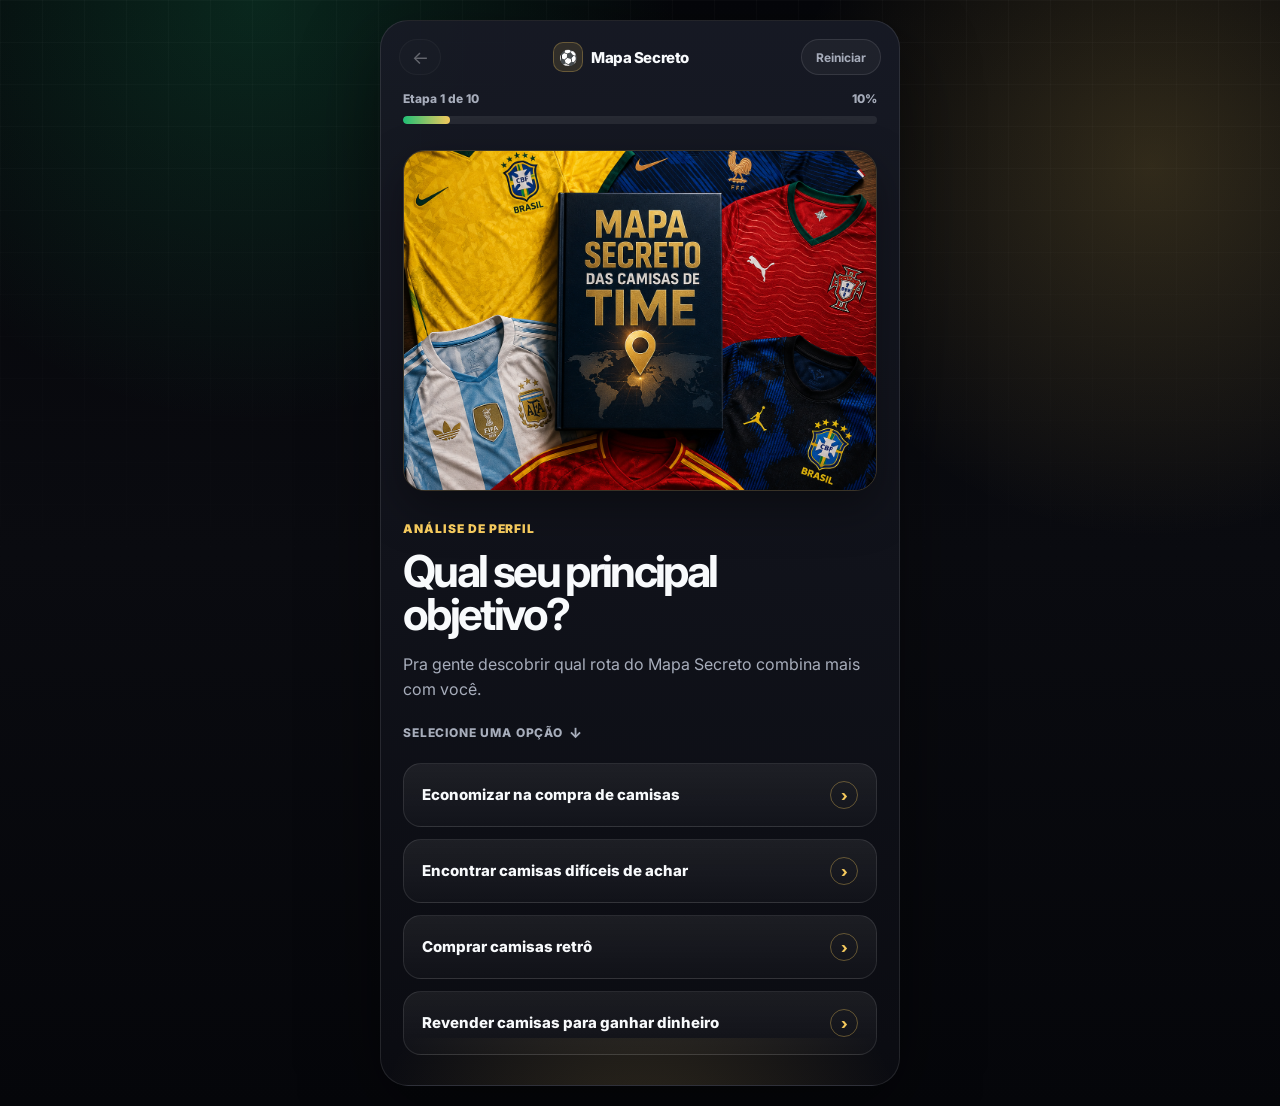
==== index.html @ f633ef7a "feat: quiz funnel Mapa Secreto das Camisas de Time Quiz de 9 etapas com pausas técnicas, múltipla es" ====
<!doctype html>
<html lang="pt-BR">
<head>
  <meta charset="UTF-8" />
  <meta name="viewport" content="width=device-width, initial-scale=1.0" />
  <title>Mapa Secreto das Camisas de Time™</title>
  <meta name="description" content="Faça a análise e descubra qual rota de fornecedores combina com seu perfil." />

  <!-- UTMify UTMs -->
  <script
    src="https://cdn.utmify.com.br/scripts/utms/latest.js"
    data-utmify-prevent-xcod-sck
    data-utmify-prevent-subids
    async
    defer
  ></script>

  <!-- Pixel UTMify + Meta -->
  <script>
    window.pixelId = "6a1f8ea0c9e2eee869020d70";
    var a = document.createElement("script");
    a.setAttribute("async", "");
    a.setAttribute("defer", "");
    a.setAttribute("src", "https://cdn.utmify.com.br/scripts/pixel/pixel.js");
    document.head.appendChild(a);
  </script>

  <!-- Google Analytics futuro
  <script async src="https://www.googletagmanager.com/gtag/js?id=G-XXXXXXXXXX"></script>
  <script>
    window.dataLayer = window.dataLayer || [];
    function gtag(){dataLayer.push(arguments);}
    gtag('js', new Date());
    gtag('config', 'G-XXXXXXXXXX');
  </script>
  -->

  <link rel="preconnect" href="https://fonts.googleapis.com">
  <link rel="preconnect" href="https://fonts.gstatic.com" crossorigin>
  <link href="https://fonts.googleapis.com/css2?family=Inter:wght@400;500;600;700;800;900&display=swap" rel="stylesheet">
  <link rel="stylesheet" href="./style.css" />
</head>
<body>
  <main class="app-shell">
    <section class="quiz-card" aria-live="polite">
      <header class="topbar">
        <button class="back-btn" id="backBtn" aria-label="Voltar etapa">
          <span>←</span>
        </button>
        <div class="brand">
          <span class="brand-mark">⚽</span>
          <span>Mapa Secreto</span>
        </div>
        <button class="reset-btn" id="resetBtn" type="button">Reiniciar</button>
      </header>

      <div class="progress-wrap">
        <div class="progress-info">
          <span id="progressText">Etapa 1 de 9</span>
          <span id="progressPercent">11%</span>
        </div>
        <div class="progress-bar"><div id="progressFill"></div></div>
      </div>

      <div class="screen active" id="screen"></div>
    </section>
  </main>

  <script src="./script.js"></script>
</body>
</html>
---- style.css ----
:root {
  --bg: #0a0b10;
  --card: #11131c;
  --card-2: #171a25;
  --text: #f8fafc;
  --muted: #a7adbb;
  --gold: #f4c95d;
  --gold-2: #d99b25;
  --green: #1fbf75;
  --red: #d12d35;
  --line: rgba(255,255,255,.10);
  --shadow: 0 24px 80px rgba(0,0,0,.45);
}

* { box-sizing: border-box; }
html, body { min-height: 100%; }
body {
  margin: 0;
  font-family: Inter, system-ui, -apple-system, BlinkMacSystemFont, "Segoe UI", sans-serif;
  color: var(--text);
  background:
    radial-gradient(circle at 20% 0%, rgba(31,191,117,.18), transparent 28%),
    radial-gradient(circle at 90% 15%, rgba(244,201,93,.18), transparent 25%),
    linear-gradient(180deg, #05060a 0%, #0a0b10 50%, #05060a 100%);
}

body::before {
  content: "";
  position: fixed;
  inset: 0;
  background-image: linear-gradient(rgba(255,255,255,.025) 1px, transparent 1px), linear-gradient(90deg, rgba(255,255,255,.025) 1px, transparent 1px);
  background-size: 42px 42px;
  mask-image: linear-gradient(to bottom, black, transparent 78%);
  pointer-events: none;
}

.app-shell {
  min-height: 100vh;
  display: grid;
  place-items: center;
  padding: 20px;
}

.quiz-card {
  width: min(100%, 520px);
  min-height: 720px;
  background: linear-gradient(180deg, rgba(23,26,37,.96), rgba(11,12,18,.96));
  border: 1px solid var(--line);
  border-radius: 28px;
  box-shadow: var(--shadow);
  overflow: hidden;
  position: relative;
}

.quiz-card::after {
  content: "";
  position: absolute;
  inset: auto -30% -20% -30%;
  height: 260px;
  background: radial-gradient(circle, rgba(244,201,93,.16), transparent 62%);
  pointer-events: none;
}

.topbar {
  display: flex;
  align-items: center;
  justify-content: space-between;
  padding: 18px 18px 8px;
  gap: 12px;
}

.brand {
  display: flex;
  align-items: center;
  gap: 8px;
  font-weight: 800;
  letter-spacing: -.03em;
  font-size: 15px;
}

.brand-mark {
  width: 30px;
  height: 30px;
  display: grid;
  place-items: center;
  border-radius: 10px;
  background: rgba(244,201,93,.12);
  border: 1px solid rgba(244,201,93,.28);
}

button { font-family: inherit; }
.back-btn, .reset-btn {
  border: 1px solid var(--line);
  background: rgba(255,255,255,.04);
  color: var(--text);
  height: 36px;
  border-radius: 999px;
  cursor: pointer;
}
.back-btn { width: 42px; font-size: 18px; }
.reset-btn { padding: 0 14px; color: var(--muted); font-weight: 700; font-size: 12px; }
.back-btn:disabled { opacity: .35; cursor: not-allowed; }

.progress-wrap { padding: 8px 22px 0; }
.progress-info {
  display: flex;
  justify-content: space-between;
  color: var(--muted);
  font-size: 12px;
  font-weight: 800;
  margin-bottom: 10px;
}
.progress-bar {
  height: 8px;
  background: rgba(255,255,255,.08);
  border-radius: 99px;
  overflow: hidden;
}
#progressFill {
  height: 100%;
  width: 10%;
  background: linear-gradient(90deg, var(--green), var(--gold));
  border-radius: inherit;
  transition: width .35s ease;
}

.screen {
  position: relative;
  z-index: 1;
  padding: 26px 22px 30px;
  animation: enter .32s ease both;
}

@keyframes enter {
  from { opacity: 0; transform: translateY(12px) scale(.985); }
  to { opacity: 1; transform: translateY(0) scale(1); }
}
@keyframes tx-in-right {
  from { opacity: 0; transform: translateX(36px) scale(.98); }
  to   { opacity: 1; transform: translateX(0)    scale(1);   }
}
@keyframes tx-in-left {
  from { opacity: 0; transform: translateX(-36px) scale(.98); }
  to   { opacity: 1; transform: translateX(0)     scale(1);   }
}
@keyframes tx-out-left {
  from { opacity: 1; transform: translateX(0);     }
  to   { opacity: 0; transform: translateX(-36px); }
}
@keyframes tx-out-right {
  from { opacity: 1; transform: translateX(0);    }
  to   { opacity: 0; transform: translateX(36px); }
}

.eyebrow {
  display: inline-flex;
  align-items: center;
  gap: 8px;
  color: var(--gold);
  font-size: 12px;
  font-weight: 900;
  text-transform: uppercase;
  letter-spacing: .08em;
  margin-bottom: 14px;
}

.hero-image {
  width: 100%;
  aspect-ratio: 1 / .72;
  object-fit: cover;
  border-radius: 22px;
  border: 1px solid rgba(244,201,93,.18);
  box-shadow: 0 18px 45px rgba(0,0,0,.35);
  margin-bottom: 22px;
}

h1, h2 {
  margin: 0;
  letter-spacing: -.06em;
  line-height: .98;
}
h1 { font-size: clamp(38px, 9vw, 56px); }
h2 { font-size: clamp(30px, 7vw, 44px); }
.title-gold { color: var(--gold); }
.subtitle {
  color: var(--muted);
  font-size: 16px;
  line-height: 1.55;
  margin: 16px 0 22px;
}

.question-note {
  padding: 14px 16px;
  border: 1px solid rgba(244,201,93,.22);
  background: rgba(244,201,93,.08);
  border-radius: 18px;
  color: #ffe8a3;
  font-weight: 700;
  line-height: 1.45;
  margin: 18px 0 4px;
}

.select-hint {
  display: flex;
  align-items: center;
  gap: 6px;
  color: var(--muted);
  font-size: 12px;
  font-weight: 800;
  text-transform: uppercase;
  letter-spacing: .07em;
  margin: 0 0 4px;
}
.select-hint::after {
  content: "↓";
  font-size: 14px;
}

.options {
  display: grid;
  gap: 12px;
  margin-top: 22px;
}
.option {
  width: 100%;
  text-align: left;
  border: 1px solid rgba(255,255,255,.10);
  background: linear-gradient(180deg, rgba(255,255,255,.065), rgba(255,255,255,.025));
  color: var(--text);
  border-radius: 18px;
  padding: 17px 18px;
  display: flex;
  align-items: center;
  justify-content: space-between;
  gap: 16px;
  cursor: pointer;
  font-size: 15px;
  font-weight: 800;
  transition: transform .18s ease, border-color .18s ease, background .18s ease;
}
.option:hover, .option:focus-visible {
  transform: translateY(-2px);
  border-color: rgba(244,201,93,.45);
  background: rgba(244,201,93,.09);
  outline: none;
}
.option span:first-child { line-height: 1.25; }

.option-multi {
  justify-content: flex-start;
  gap: 12px;
}

.option-multi .option-check {
  width: 22px;
  height: 22px;
  border-radius: 6px;
  border: 2px solid rgba(255,255,255,.25);
  display: grid;
  place-items: center;
  font-size: 13px;
  color: transparent;
  flex: 0 0 auto;
  transition: background .15s, border-color .15s, color .15s;
}
.option-multi.selected {
  border-color: var(--gold);
  background: rgba(244,201,93,.12);
}
.option-multi.selected .option-check {
  background: var(--gold);
  border-color: var(--gold);
  color: #111;
}

.multi-continue {
  width: 100%;
  margin-top: 20px;
  opacity: 1;
  transition: opacity .2s;
}
.multi-continue:disabled {
  opacity: .35;
  cursor: not-allowed;
  pointer-events: none;
}

.option-icon {
  width: 28px;
  height: 28px;
  border-radius: 50%;
  border: 1px solid rgba(244,201,93,.35);
  display: grid;
  place-items: center;
  color: var(--gold);
  flex: 0 0 auto;
}

.loading-box {
  text-align: center;
  padding: 54px 10px;
}
.loader {
  width: 76px;
  height: 76px;
  border-radius: 50%;
  margin: 0 auto 22px;
  border: 8px solid rgba(255,255,255,.08);
  border-top-color: var(--gold);
  animation: spin 1s linear infinite;
}
@keyframes spin { to { transform: rotate(360deg); } }
.loading-list {
  display: grid;
  gap: 10px;
  margin: 24px 0 0;
  color: var(--muted);
  font-size: 14px;
  font-weight: 700;
}
.loading-item-in {
  animation: item-appear .45s ease forwards;
  opacity: 0;
}
@keyframes item-appear {
  from { opacity: 0; transform: translateY(8px); }
  to   { opacity: 1; transform: translateY(0); }
}

.carousel-wrap {
  position: relative;
  width: calc(100% + 44px);
  margin-left: -22px;
  overflow: hidden;
  border-radius: 0;
  margin-bottom: 22px;
}
.carousel-track {
  display: flex;
  transition: transform .4s ease;
  will-change: transform;
}
.carousel-slide {
  flex: 0 0 100%;
  aspect-ratio: 1 / .75;
}
.carousel-slide img {
  width: 100%;
  height: 100%;
  object-fit: cover;
  display: block;
}
.carousel-btn {
  position: absolute;
  top: 50%;
  transform: translateY(-50%);
  width: 36px;
  height: 36px;
  border-radius: 50%;
  border: 1px solid rgba(255,255,255,.2);
  background: rgba(0,0,0,.55);
  color: #fff;
  font-size: 20px;
  display: grid;
  place-items: center;
  cursor: pointer;
  z-index: 2;
  line-height: 1;
}
.carousel-prev { left: 10px; }
.carousel-next { right: 10px; }
.carousel-dots {
  position: absolute;
  bottom: 10px;
  left: 50%;
  transform: translateX(-50%);
  display: flex;
  gap: 6px;
}
.carousel-dot {
  width: 6px;
  height: 6px;
  border-radius: 50%;
  background: rgba(255,255,255,.35);
  cursor: pointer;
  transition: background .2s, transform .2s;
}
.carousel-dot.active {
  background: var(--gold);
  transform: scale(1.3);
}

.result-card {
  background: rgba(255,255,255,.05);
  border: 1px solid var(--line);
  border-radius: 22px;
  padding: 18px;
  margin: 20px 0;
}
.check-list { display: grid; gap: 12px; margin: 0; padding: 0; list-style: none; }
.check-list li { color: #e7ebf3; font-weight: 700; line-height: 1.35; }
.check-list li::before { content: "✅"; margin-right: 8px; }

.cta {
  width: 100%;
  display: inline-flex;
  justify-content: center;
  align-items: center;
  text-decoration: none;
  border: 0;
  border-radius: 18px;
  padding: 18px 20px;
  color: #111;
  font-size: 16px;
  font-weight: 950;
  letter-spacing: -.02em;
  background: linear-gradient(90deg, var(--gold), #ffe08a, var(--gold-2));
  box-shadow: 0 16px 35px rgba(244,201,93,.22);
  cursor: pointer;
  margin-top: 8px;
}
.cta-sub { text-align: center; color: var(--muted); font-size: 12px; font-weight: 800; margin-top: 12px; }

.testimonials-section {
  margin: 28px 0 8px;
}
.testimonials-title {
  font-size: 13px;
  font-weight: 900;
  text-transform: uppercase;
  letter-spacing: .07em;
  color: var(--muted);
  margin: 0 0 14px;
}
.testimonials-list {
  display: grid;
  gap: 12px;
}
.testimonial {
  background: rgba(255,255,255,.04);
  border: 1px solid rgba(255,255,255,.08);
  border-radius: 18px;
  padding: 16px;
}
.testimonial-header {
  display: flex;
  align-items: center;
  gap: 10px;
  margin-bottom: 10px;
}
.testimonial-avatar {
  width: 36px;
  height: 36px;
  border-radius: 50%;
  background: linear-gradient(135deg, var(--green), var(--gold));
  display: grid;
  place-items: center;
  font-weight: 900;
  font-size: 15px;
  color: #111;
  flex: 0 0 auto;
}
.testimonial-name {
  font-weight: 800;
  font-size: 14px;
}
.testimonial-stars {
  color: var(--gold);
  font-size: 12px;
  letter-spacing: 1px;
}
.testimonial p {
  margin: 0;
  color: #c8cdd8;
  font-size: 14px;
  line-height: 1.55;
  font-weight: 500;
}

.pause-box {
  display: flex;
  flex-direction: column;
  align-items: center;
  text-align: center;
  padding: 48px 12px 32px;
  gap: 24px;
}
.pause-icon {
  font-size: 52px;
  line-height: 1;
}
.pause-message {
  font-size: clamp(22px, 5.5vw, 32px);
  font-weight: 900;
  letter-spacing: -.04em;
  line-height: 1.15;
  color: var(--text);
  margin: 0;
}
.pause-cta {
  width: auto;
  padding: 16px 36px;
  font-size: 15px;
  margin-top: 8px;
}

.badges { display: flex; flex-wrap: wrap; gap: 8px; margin: 16px 0 0; }
.badge { color: #ffe8a3; background: rgba(244,201,93,.10); border: 1px solid rgba(244,201,93,.20); padding: 8px 10px; border-radius: 99px; font-size: 12px; font-weight: 900; }

@media (max-width: 520px) {
  .app-shell { padding: 0; align-items: start; }
  .quiz-card { min-height: 100vh; width: 100%; border-radius: 0; border-left: 0; border-right: 0; }
  .screen { padding-inline: 18px; }
  .hero-image { border-radius: 18px; }
}
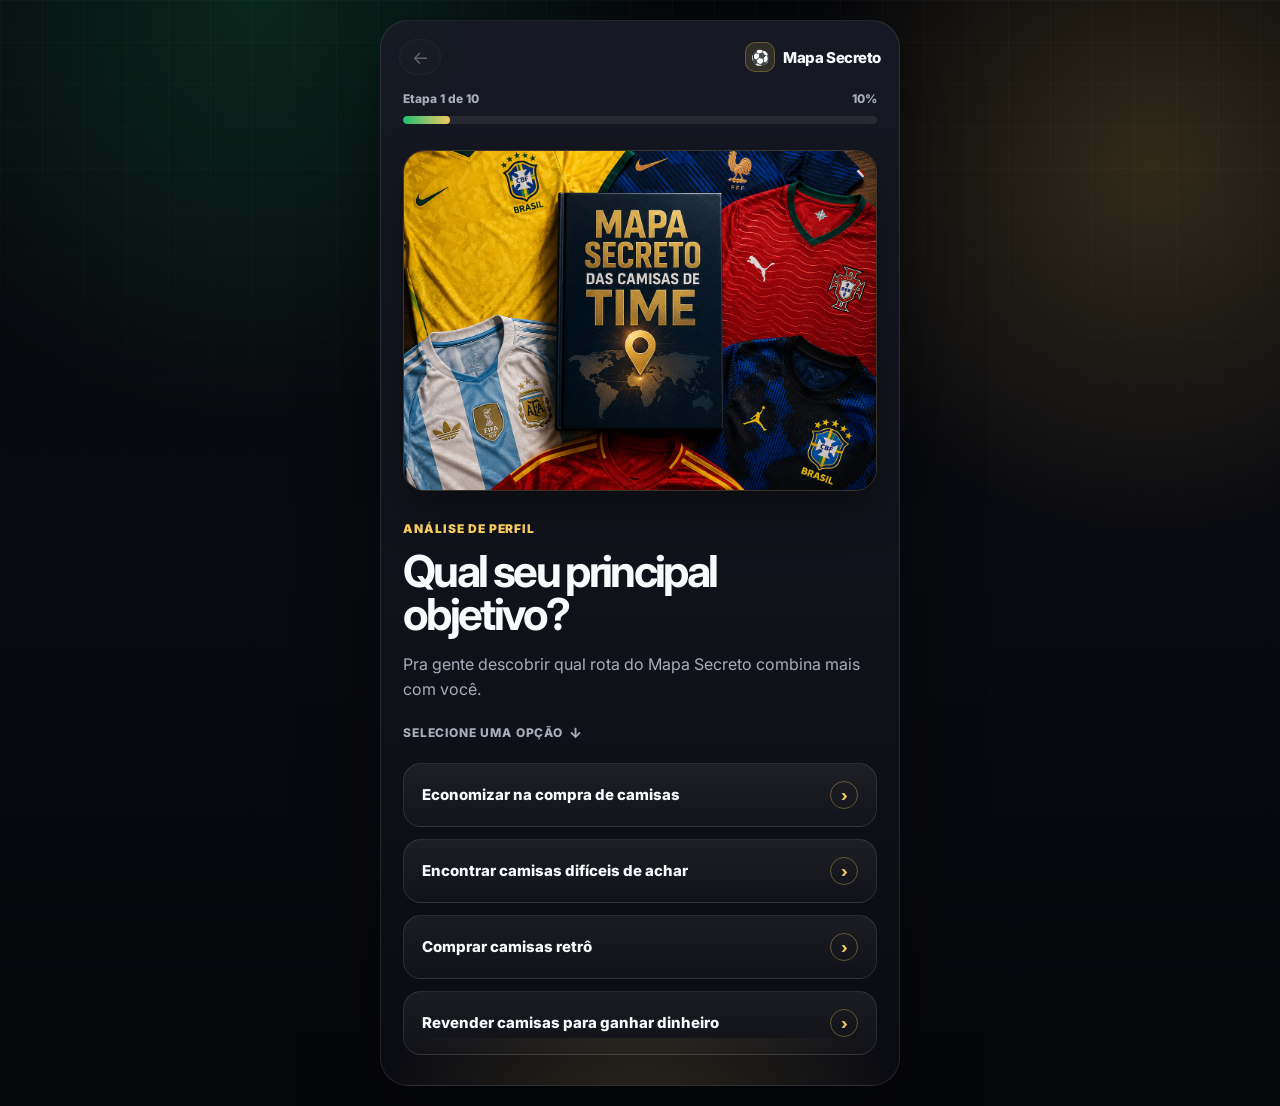
==== commit ef9f3b30: "feat: adicionar Google Analytics G-BBPBF8XLZQ" ====
--- a/index.html
+++ b/index.html
@@ -25,15 +25,14 @@
     document.head.appendChild(a);
   </script>
 
-  <!-- Google Analytics futuro
-  <script async src="https://www.googletagmanager.com/gtag/js?id=G-XXXXXXXXXX"></script>
+  <!-- Google Analytics -->
+  <script async src="https://www.googletagmanager.com/gtag/js?id=G-BBPBF8XLZQ"></script>
   <script>
     window.dataLayer = window.dataLayer || [];
     function gtag(){dataLayer.push(arguments);}
     gtag('js', new Date());
-    gtag('config', 'G-XXXXXXXXXX');
+    gtag('config', 'G-BBPBF8XLZQ');
   </script>
-  -->
 
   <link rel="preconnect" href="https://fonts.googleapis.com">
   <link rel="preconnect" href="https://fonts.gstatic.com" crossorigin>
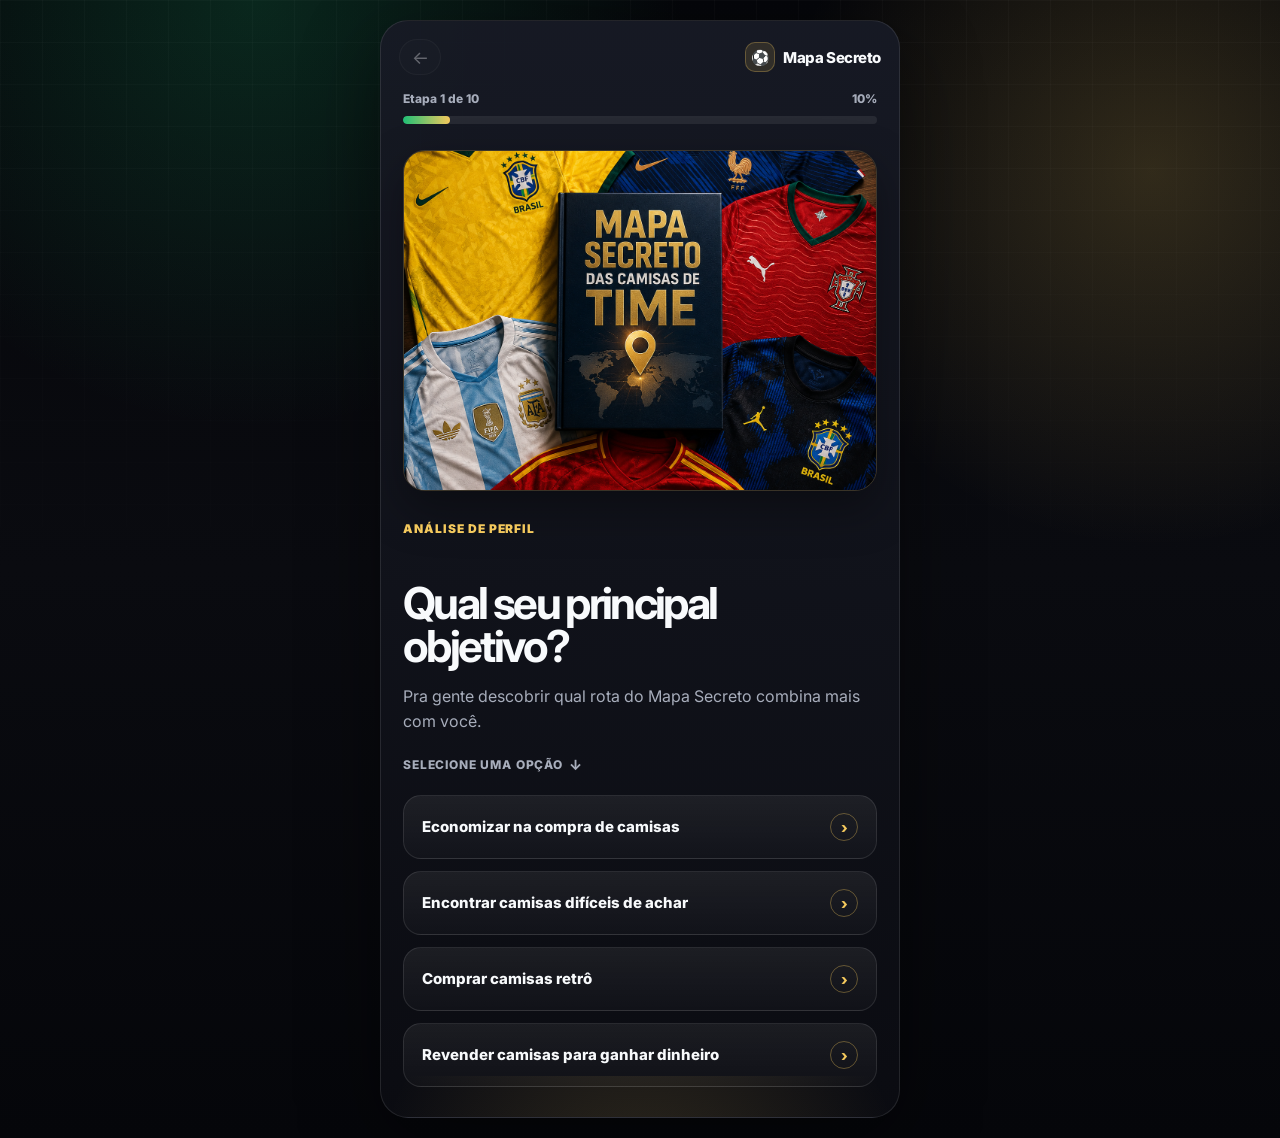
==== commit 7098e85d: "Add favicon to all pages Co-Authored-By: Claude Sonnet 4.6 <noreply@anthropic.com>" ====
--- a/index.html
+++ b/index.html
@@ -37,6 +37,7 @@
   <link rel="preconnect" href="https://fonts.googleapis.com">
   <link rel="preconnect" href="https://fonts.gstatic.com" crossorigin>
   <link href="https://fonts.googleapis.com/css2?family=Inter:wght@400;500;600;700;800;900&display=swap" rel="stylesheet">
+  <link rel="icon" type="image/png" href="./assets/favicon.png" />
   <link rel="stylesheet" href="./style.css" />
 </head>
 <body>
--- a/style.css
+++ b/style.css
@@ -36,8 +36,10 @@
 
 .app-shell {
   min-height: 100vh;
-  display: grid;
-  place-items: center;
+  display: flex;
+  flex-direction: column;
+  align-items: center;
+  justify-content: flex-start;
   padding: 20px;
 }
 
@@ -390,6 +392,21 @@
   transform: scale(1.3);
 }
 
+.screen > h2 {
+  margin-top: 32px;
+}
+.cta-anchor {
+  margin-top: 14px;
+  font-size: 15px;
+}
+
+.comparacao-img {
+  width: 100%;
+  border-radius: 18px;
+  margin-top: 14px;
+  border: 1px solid rgba(255,255,255,.08);
+}
+
 .result-card {
   background: rgba(255,255,255,.05);
   border: 1px solid var(--line);
@@ -400,6 +417,14 @@
 .check-list { display: grid; gap: 12px; margin: 0; padding: 0; list-style: none; }
 .check-list li { color: #e7ebf3; font-weight: 700; line-height: 1.35; }
 .check-list li::before { content: "✅"; margin-right: 8px; }
+
+@keyframes pulse-cta {
+  0%, 100% { box-shadow: 0 16px 35px rgba(244,201,93,.22); transform: scale(1); }
+  50%       { box-shadow: 0 20px 50px rgba(244,201,93,.50); transform: scale(1.025); }
+}
+.cta-pulse {
+  animation: pulse-cta 1.8s ease-in-out infinite;
+}
 
 .cta {
   width: 100%;
@@ -421,8 +446,176 @@
 }
 .cta-sub { text-align: center; color: var(--muted); font-size: 12px; font-weight: 800; margin-top: 12px; }
 
+.price-box {
+  margin-top: 32px;
+  background: linear-gradient(160deg, rgba(31,191,117,.10), rgba(244,201,93,.08));
+  border: 1px solid rgba(244,201,93,.25);
+  border-radius: 24px;
+  padding: 24px 20px 20px;
+  text-align: center;
+}
+.price-label {
+  font-size: 13px;
+  font-weight: 800;
+  text-transform: uppercase;
+  letter-spacing: .07em;
+  color: var(--muted);
+  margin-bottom: 10px;
+}
+.price-from {
+  font-size: 14px;
+  font-weight: 700;
+  color: var(--muted);
+  margin-bottom: 4px;
+}
+.price-from span {
+  text-decoration: line-through;
+}
+.price-main {
+  font-size: 22px;
+  font-weight: 900;
+  color: var(--text);
+  letter-spacing: -.03em;
+  line-height: 1;
+  margin-bottom: 8px;
+}
+.price-value {
+  font-size: 64px;
+  font-weight: 900;
+  letter-spacing: -.04em;
+  color: var(--gold);
+}
+.price-cents {
+  font-size: 28px;
+  font-weight: 900;
+  color: var(--gold);
+}
+.price-desc {
+  font-size: 12px;
+  font-weight: 700;
+  color: var(--muted);
+  margin-bottom: 20px;
+}
+.price-box .cta {
+  margin-top: 0;
+}
+
+.faq-section {
+  margin-top: 32px;
+}
+.faq-list {
+  display: grid;
+  gap: 10px;
+  margin-top: 14px;
+}
+.faq-item {
+  border: 1px solid rgba(255,255,255,.08);
+  border-radius: 16px;
+  overflow: hidden;
+  background: rgba(255,255,255,.03);
+}
+.faq-q {
+  width: 100%;
+  display: flex;
+  align-items: center;
+  justify-content: space-between;
+  gap: 12px;
+  padding: 16px;
+  background: none;
+  border: none;
+  color: var(--text);
+  font-size: 14px;
+  font-weight: 800;
+  text-align: left;
+  cursor: pointer;
+  line-height: 1.35;
+}
+.faq-icon {
+  font-size: 20px;
+  font-weight: 300;
+  color: var(--gold);
+  flex: 0 0 auto;
+  transition: transform .25s ease;
+  line-height: 1;
+}
+.faq-item.open .faq-icon {
+  transform: rotate(45deg);
+}
+.faq-item.open {
+  border-color: rgba(244,201,93,.22);
+  background: rgba(244,201,93,.05);
+}
+.faq-a {
+  max-height: 0;
+  overflow: hidden;
+  padding: 0 16px;
+  color: #a7adbb;
+  font-size: 13px;
+  font-weight: 500;
+  line-height: 1.6;
+  transition: max-height .35s ease, padding .35s ease;
+}
+.faq-item.open .faq-a {
+  max-height: 300px;
+  padding: 0 16px 16px;
+}
+
+.guarantee-box {
+  display: flex;
+  gap: 14px;
+  align-items: flex-start;
+  margin-top: 16px;
+  background: rgba(31,191,117,.07);
+  border: 1px solid rgba(31,191,117,.22);
+  border-radius: 20px;
+  padding: 18px;
+  margin-bottom: 8px;
+}
+.guarantee-icon {
+  font-size: 28px;
+  flex: 0 0 auto;
+  margin-top: 2px;
+}
+.guarantee-title {
+  font-size: 15px;
+  font-weight: 900;
+  color: var(--text);
+  margin-bottom: 6px;
+}
+.guarantee-desc {
+  margin: 0;
+  font-size: 13px;
+  font-weight: 500;
+  color: #a7adbb;
+  line-height: 1.55;
+}
+
+.carousel-conv {
+  margin-top: 0;
+  position: relative;
+  width: calc(100% + 44px);
+  margin-left: -22px;
+  overflow: hidden;
+  margin-bottom: 22px;
+}
+.carousel-slide-conv {
+  flex: 0 0 100%;
+  aspect-ratio: unset;
+  display: flex;
+  align-items: center;
+  justify-content: center;
+  background: #0d0f18;
+  min-height: 200px;
+}
+.carousel-slide-conv img {
+  width: 100%;
+  height: auto;
+  max-height: 520px;
+  object-fit: contain;
+}
+
 .testimonials-section {
-  margin: 28px 0 8px;
+  margin: 32px 0 8px;
 }
 .testimonials-title {
   font-size: 13px;
@@ -489,6 +682,12 @@
   font-size: 52px;
   line-height: 1;
 }
+.pause-img {
+  width: 100%;
+  max-height: 460px;
+  object-fit: contain;
+  border-radius: 14px;
+}
 .pause-message {
   font-size: clamp(22px, 5.5vw, 32px);
   font-weight: 900;
@@ -504,8 +703,38 @@
   margin-top: 8px;
 }
 
-.badges { display: flex; flex-wrap: wrap; gap: 8px; margin: 16px 0 0; }
-.badge { color: #ffe8a3; background: rgba(244,201,93,.10); border: 1px solid rgba(244,201,93,.20); padding: 8px 10px; border-radius: 99px; font-size: 12px; font-weight: 900; }
+.deliverables {
+  display: grid;
+  gap: 12px;
+  margin: 14px 0 0;
+}
+.deliverable {
+  display: flex;
+  gap: 14px;
+  align-items: flex-start;
+  background: rgba(255,255,255,.04);
+  border: 1px solid rgba(255,255,255,.08);
+  border-radius: 18px;
+  padding: 16px;
+}
+.deliverable-icon {
+  font-size: 22px;
+  line-height: 1;
+  flex: 0 0 auto;
+  margin-top: 2px;
+}
+.deliverable-name {
+  font-size: 14px;
+  font-weight: 900;
+  color: var(--text);
+  margin-bottom: 5px;
+}
+.deliverable-desc {
+  font-size: 13px;
+  font-weight: 500;
+  color: #a7adbb;
+  line-height: 1.5;
+}
 
 @media (max-width: 520px) {
   .app-shell { padding: 0; align-items: start; }
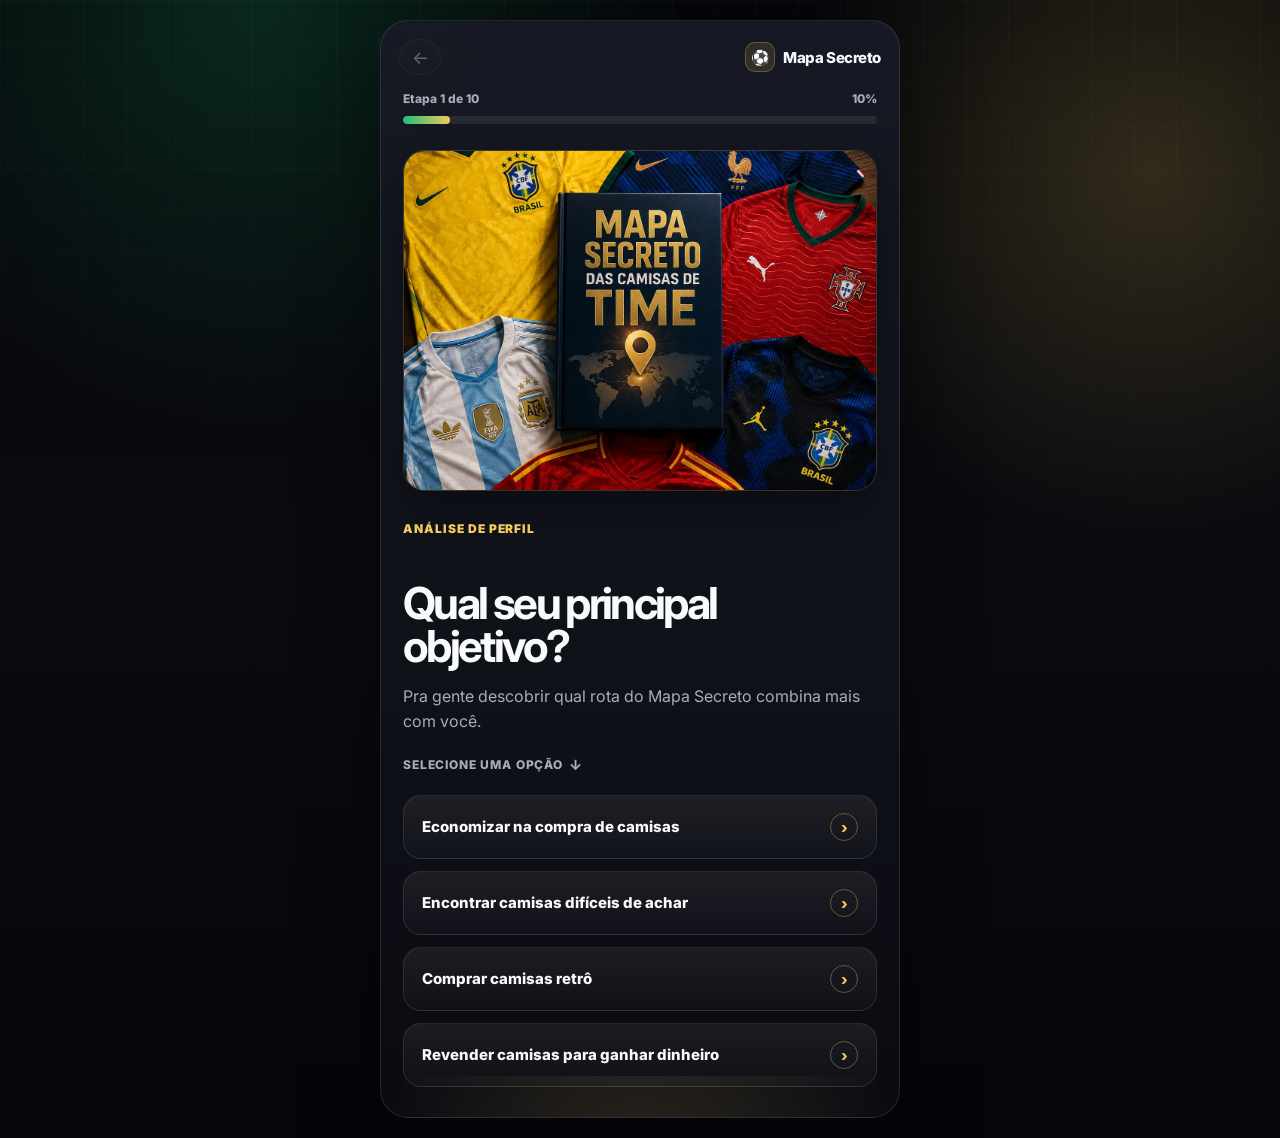
==== commit f9420a58: "Add Microsoft Clarity tracking to all pages Co-Authored-By: Claude Sonnet 4.6 <noreply@anthropic.com" ====
--- a/index.html
+++ b/index.html
@@ -23,6 +23,25 @@
     a.setAttribute("defer", "");
     a.setAttribute("src", "https://cdn.utmify.com.br/scripts/pixel/pixel.js");
     document.head.appendChild(a);
+  </script>
+
+  <!-- Pixel UTMify + TikTok -->
+  <script>
+    window.tikTokPixelId = "6a29d1c19adc8336562bcdba";
+    var a = document.createElement("script");
+    a.setAttribute("async", "");
+    a.setAttribute("defer", "");
+    a.setAttribute("src", "https://cdn.utmify.com.br/scripts/pixel/pixel-tiktok.js");
+    document.head.appendChild(a);
+  </script>
+
+  <!-- Microsoft Clarity -->
+  <script type="text/javascript">
+    (function(c,l,a,r,i,t,y){
+        c[a]=c[a]||function(){(c[a].q=c[a].q||[]).push(arguments)};
+        t=l.createElement(r);t.async=1;t.src="https://www.clarity.ms/tag/"+i;
+        y=l.getElementsByTagName(r)[0];y.parentNode.insertBefore(t,y);
+    })(window, document, "clarity", "script", "x5d7vji05j");
   </script>
 
   <!-- Google Analytics -->
--- a/style.css
+++ b/style.css
@@ -50,7 +50,7 @@
   border: 1px solid var(--line);
   border-radius: 28px;
   box-shadow: var(--shadow);
-  overflow: hidden;
+  overflow: clip; /* clip = visual clipping sem criar scroll container */
   position: relative;
 }
 
